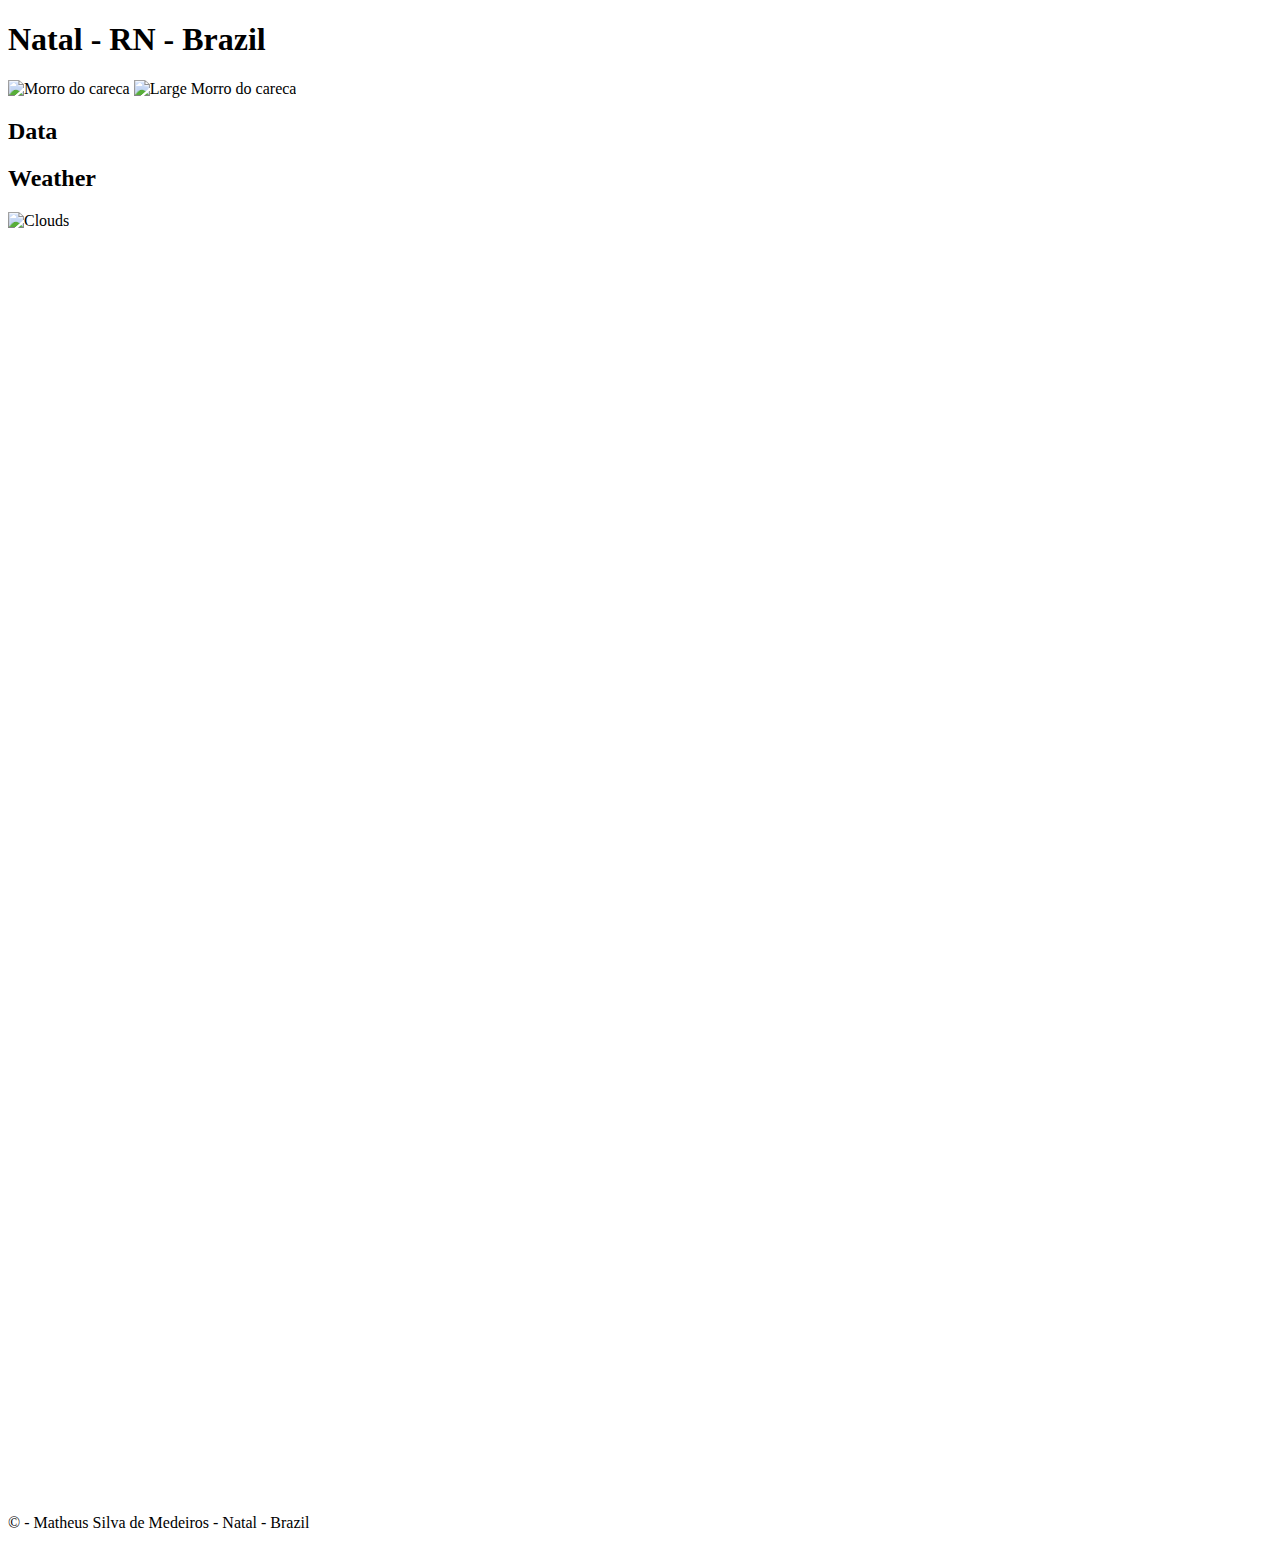
==== place.html @ 34970dbf "Add files via upload" ====
<!DOCTYPE html>
<html lang="pt-BR">
<head>
    <meta charset="UTF-8">
    <meta name="viewport" content="width=device-width, initial-scale=1.0">
    <title>Place Information</title>
    <link rel="stylesheet" href="styles/country.css">
    <script src="scripts/country.js" defer></script>
</head>
<body>
    <header>
        <h1>Natal - RN - Brazil</h1>
    </header>

    <main>
        <div class="image-container">
            <img src="images/careca1.webp" alt="Morro do careca" class="mobile-img">
            <img src="images/careca2.webp" alt="Large Morro do careca" class="wide-img">
        </div>

        <div class="content-container">
            <section class="data-section">
                <h2>Data</h2>
                <div class="data-grid" id="dataContainer"></div>
            </section>

            <section class="weather-section">
                
                <div class="weather-header">
                    <h2>Weather</h2>
                    <span class="weather-icon"><img src="images/clouds.svg" alt="Clouds"></span>
                    <svg class="weather-icon" viewBox="0 0 24 24" aria-hidden="true">
                       
                    </svg>
                </div>
              
                <div class="weather-grid" id="weatherContainer"></div>
            </section>
        </div>
    </main>

    <footer>
        <div class="footer-content">
            <p>&copy; <span id="currentyear"></span> - Matheus Silva de Medeiros - Natal - Brazil</p>
            <p id="lastModified"></p>
        </div>
    </footer>

  
</body>
</html>
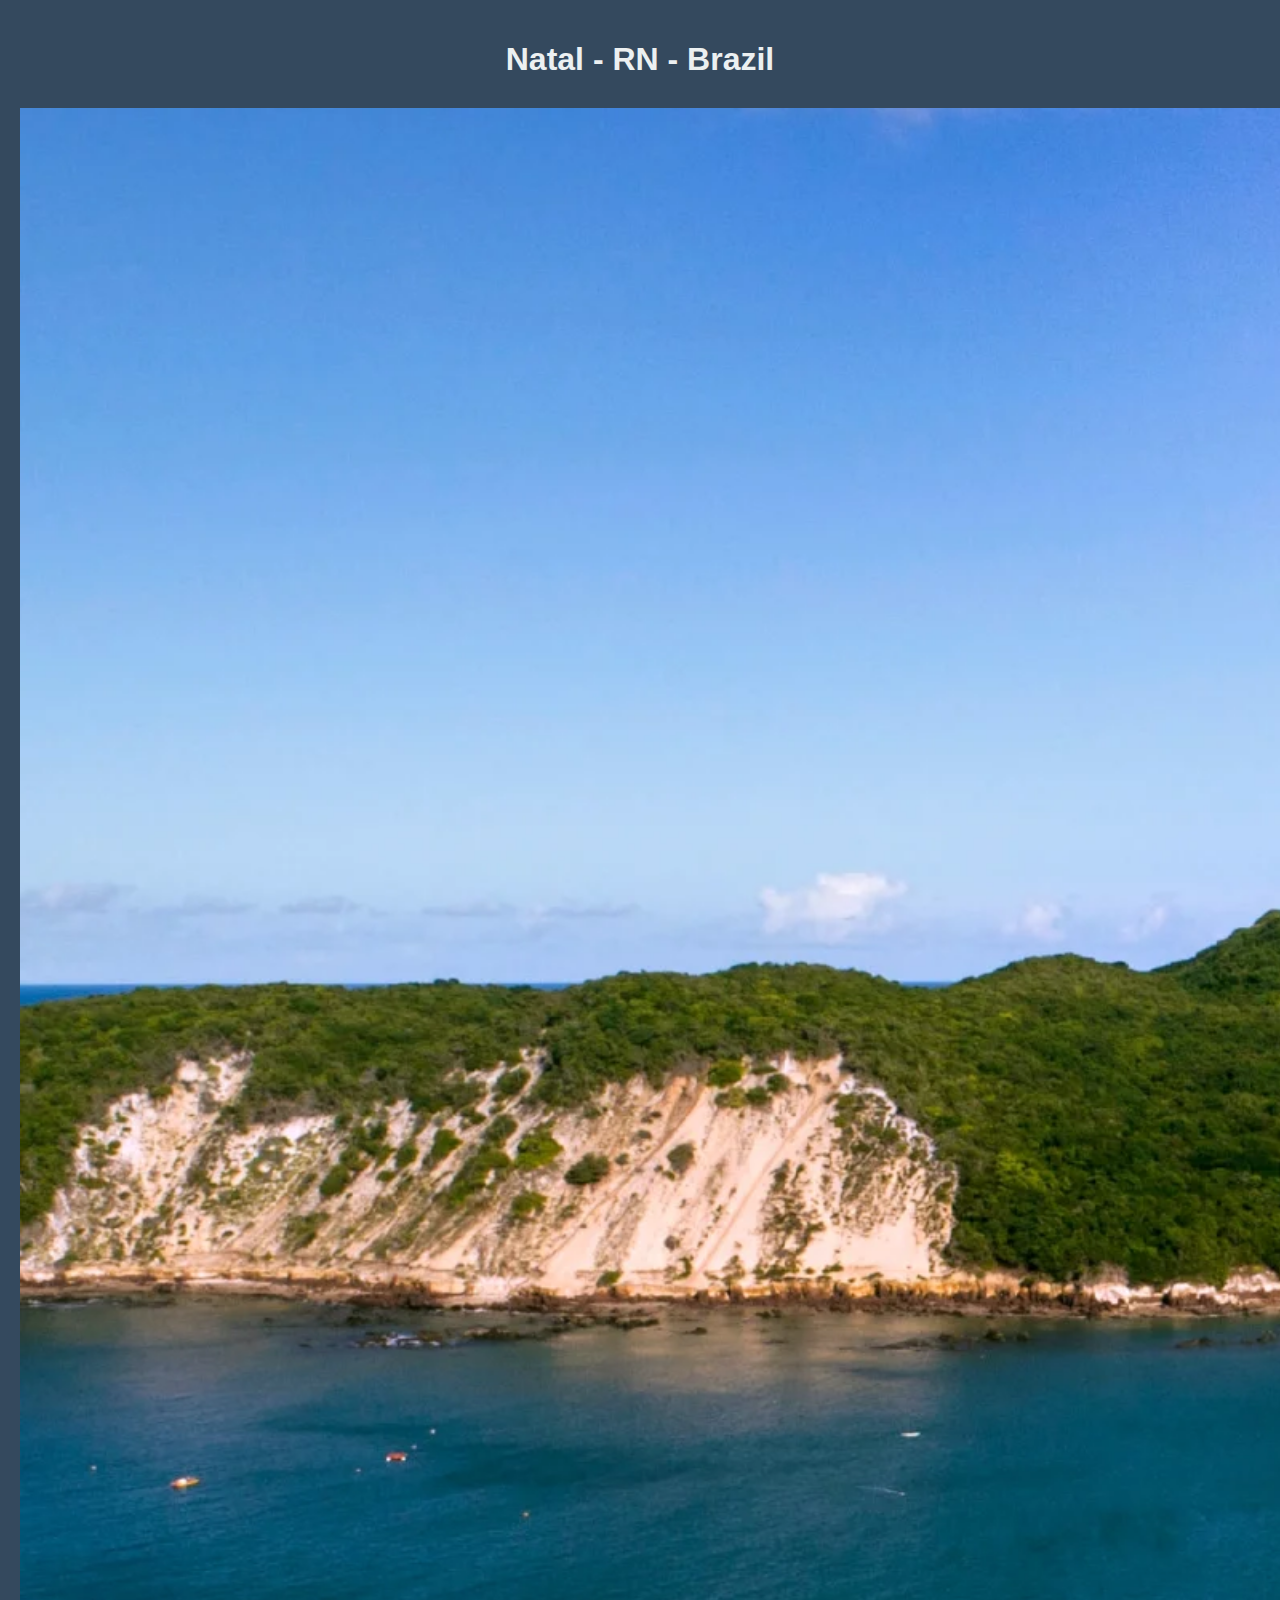
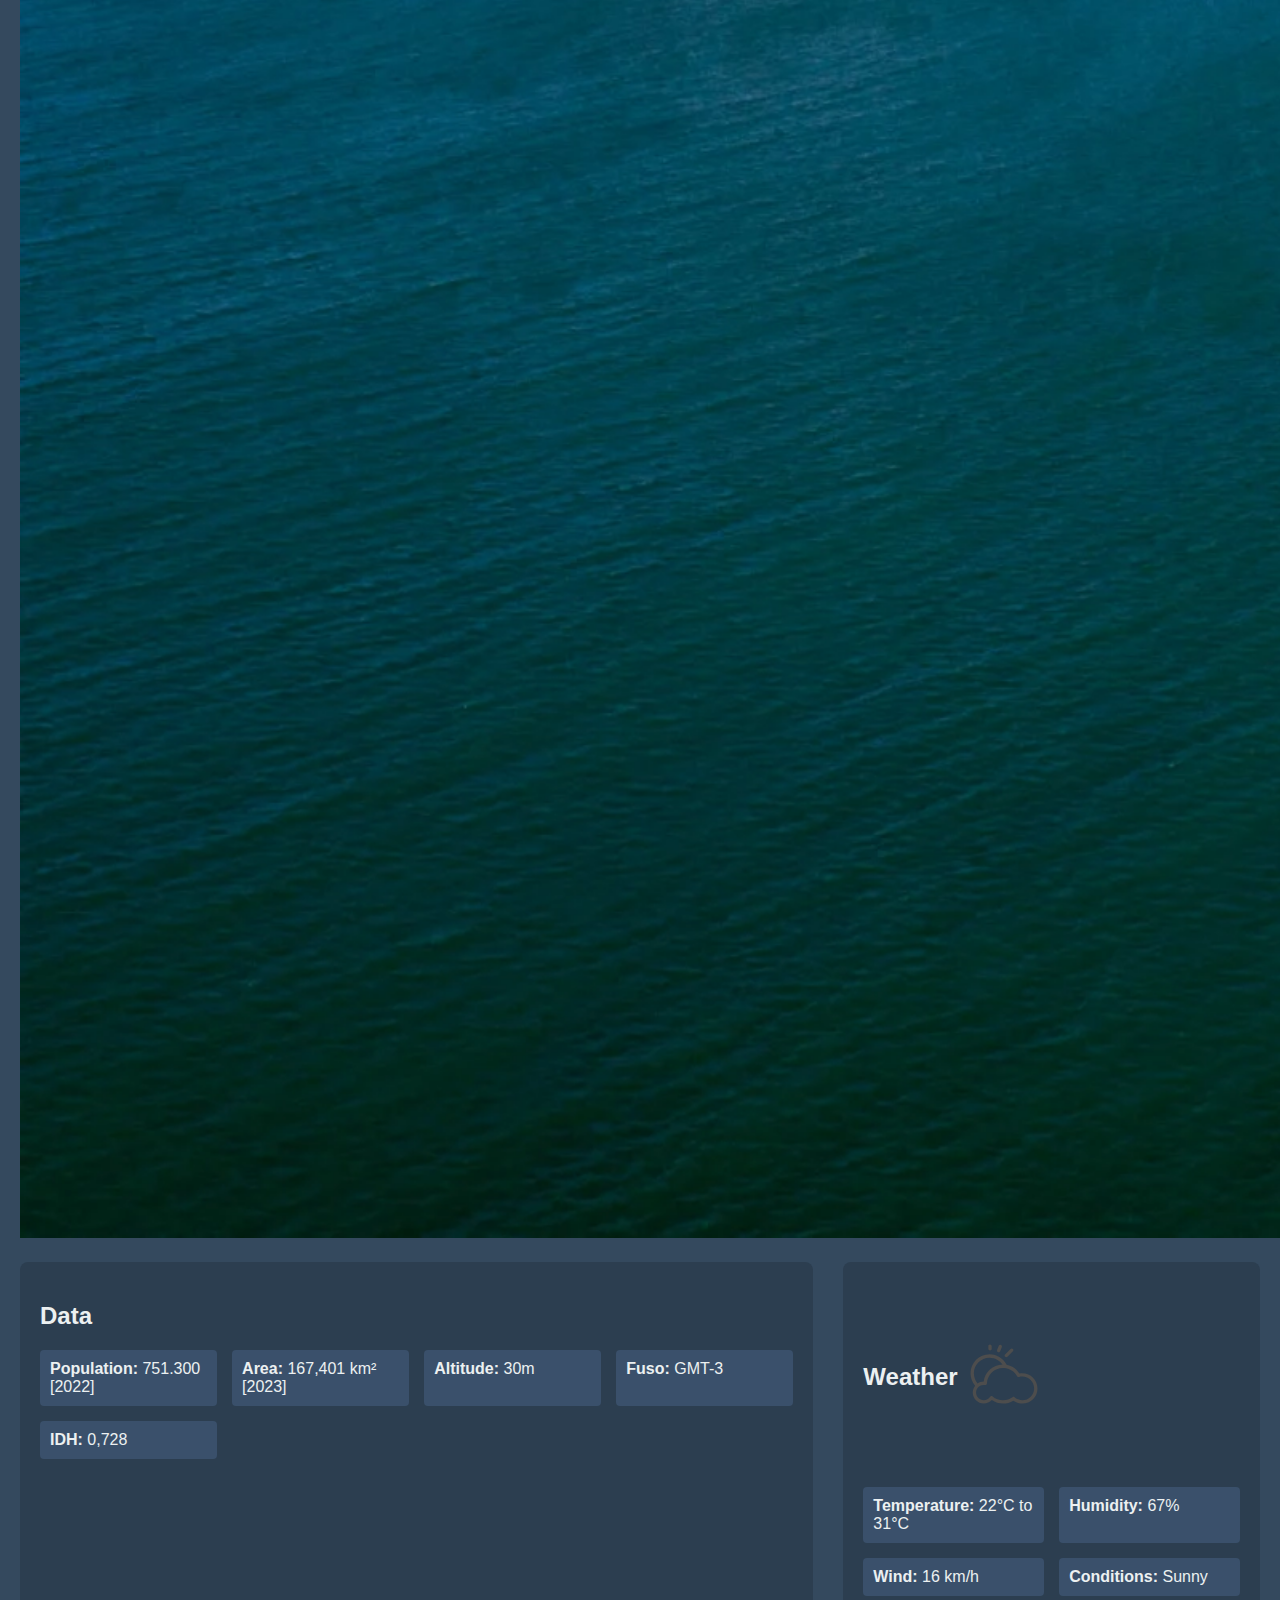
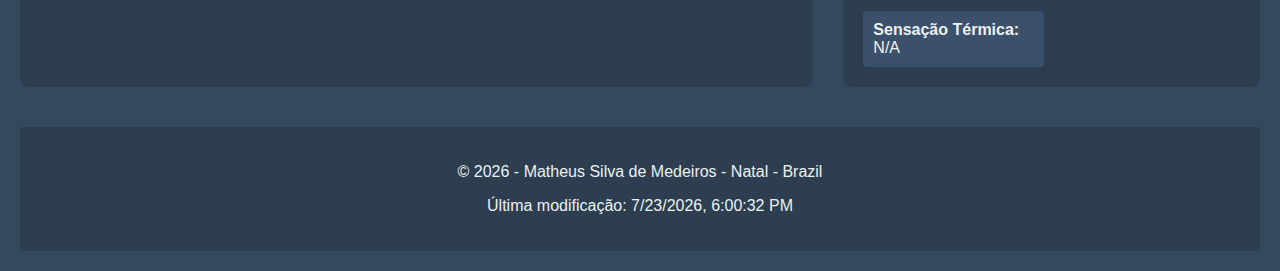
==== commit da3a608f: "Add files via upload" ====
--- a/place.html
+++ b/place.html
@@ -3,6 +3,9 @@
 <head>
     <meta charset="UTF-8">
     <meta name="viewport" content="width=device-width, initial-scale=1.0">
+    <meta name="description" content="Natal my city">
+    <meta name="author" content="Matheus Silva de Medeiros">
+    <link href="https://fonts.googleapis.com/css2?family=Open+Sans:wght@300;400;600&family=Poppins:wght@500;700&display=swap" rel="stylesheet">
     <title>Place Information</title>
     <link rel="stylesheet" href="styles/country.css">
     <script src="scripts/country.js" defer></script>
@@ -14,8 +17,17 @@
 
     <main>
         <div class="image-container">
-            <img src="images/careca1.webp" alt="Morro do careca" class="mobile-img">
-            <img src="images/careca2.webp" alt="Large Morro do careca" class="wide-img">
+            <img 
+                src="images/careca2.webp" 
+                alt="Morro do careca"
+                srcset="
+                    images/careca1.webp 400w,
+                    images/careca2.webp 800w
+                "
+                sizes="(max-width: 767px) 100vw,
+                       (min-width: 768px) 100vw"
+                loading="lazy"
+            >
         </div>
 
         <div class="content-container">
--- a/styles/country.css
+++ b/styles/country.css
@@ -0,0 +1,135 @@
+:root {
+    --primary-color: #2c3e50;
+    --secondary-color: #34495e;
+    --text-color: #ecf0f1;
+}
+
+body {
+    font-family: Arial, sans-serif;
+    margin: 0;
+    padding: 20px;
+    background-color: var(--secondary-color);
+    color: var(--text-color);
+}
+
+header h1 {
+    text-align: center;
+    margin-bottom: 30px;
+}
+
+.image-container {
+    margin: 20px 0;
+}
+
+.mobile-img {
+    display: block;
+    width: 100%;
+    max-width: 400px;
+    margin: 0 auto;
+}
+
+.wide-img {
+    display: none;
+}
+
+.content-container {
+    display: flex;
+    flex-direction: column;
+    gap: 30px;
+}
+
+.data-section, .weather-section {
+    background-color: var(--primary-color);
+    padding: 20px;
+    border-radius: 8px;
+}
+
+.data-grid, .weather-grid {
+    display: grid;
+    grid-template-columns: repeat(auto-fit, minmax(150px, 1fr));
+    gap: 15px;
+    margin-top: 15px;
+}
+
+.data-grid div, .weather-grid div {
+    padding: 10px;
+    background-color: #3a506b;
+    border-radius: 4px;
+}
+
+footer {
+    margin-top: 40px;
+    text-align: center;
+    padding: 20px;
+    background-color: var(--primary-color);
+}
+
+@media screen and (min-width: 768px) {
+    .mobile-img {
+        display: none;
+    }
+    
+    .wide-img {
+        display: block;
+        width: 100%;
+        max-height: 400px;
+        object-fit: cover;
+    }
+
+    .content-container {
+        flex-direction: row;
+    }
+
+    .data-section {
+        flex: 2;
+    }
+
+    .weather-section {
+        flex: 1;
+    }
+}
+
+/* Estilo do ícone meteorológico */
+.weather-header {
+    display: flex;
+    align-items: center;
+    gap: 10px;
+    margin-bottom: 15px;
+}
+
+/* No arquivo styles/country.css */
+.weather-icon img {
+    width: 3em;  /* Tamanho desejado */
+    height: 3em;
+    object-fit: contain; /* Mantém a proporção */
+}
+
+/* Se precisar ajustar o SVG também */
+.weather-icon svg {
+    width: 3em;
+    height: 3em;
+}
+.weather-icon {
+    font-size: 1.5em; /* Para o emoji */
+    color: #FFD700; /* Cor dourada para o sol */
+}
+
+.weather-icon svg {
+    width: 32px;
+    height: 32px;
+    fill: #FFD700; /* Mesma cor para o SVG */
+}
+
+/* Esconder SVG em mobile */
+@media screen and (max-width: 767px) {
+    .weather-icon svg {
+        display: none;
+    }
+}
+
+/* Mostrar SVG apenas na versão wide */
+@media screen and (min-width: 768px) {
+    .weather-icon span {
+        display: none;
+    }
+}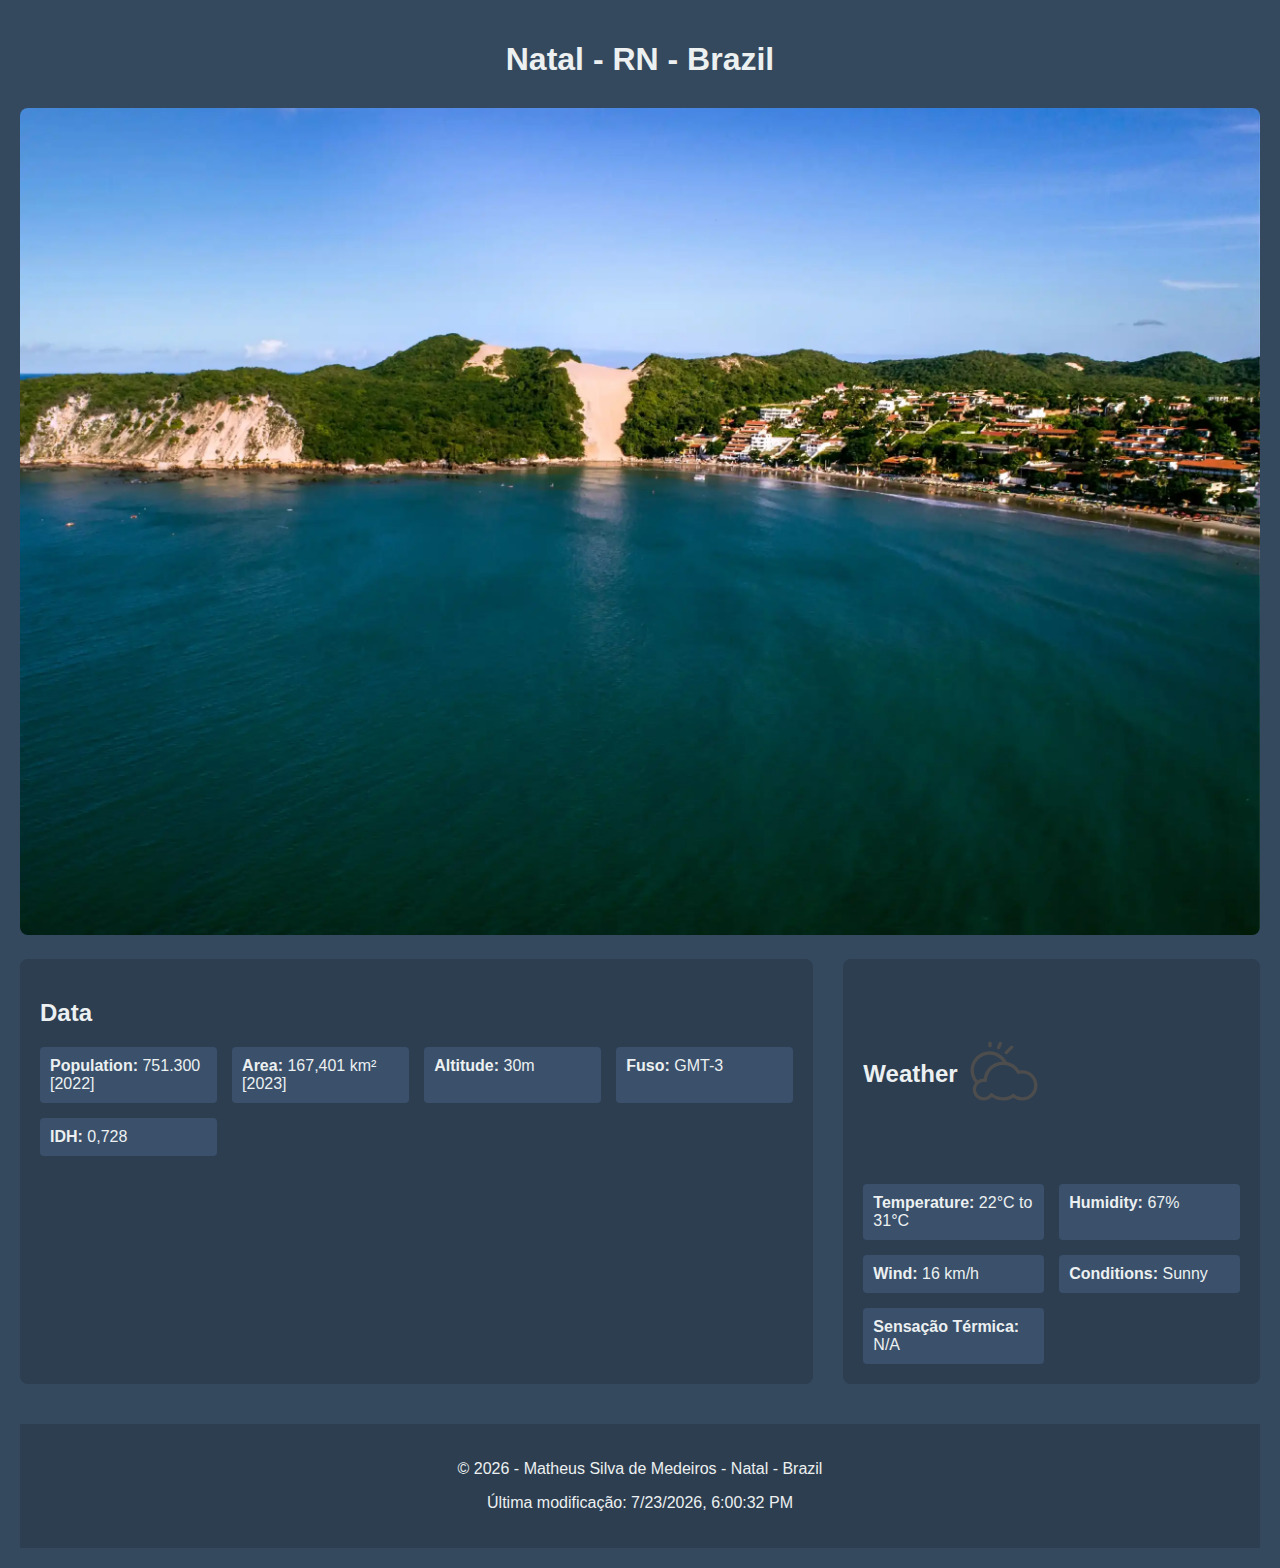
==== commit 415b0ff4: "Add files via upload" ====
--- a/place.html
+++ b/place.html
@@ -3,10 +3,10 @@
 <head>
     <meta charset="UTF-8">
     <meta name="viewport" content="width=device-width, initial-scale=1.0">
-    <meta name="description" content="Natal my city">
-    <meta name="author" content="Matheus Silva de Medeiros">
-    <link href="https://fonts.googleapis.com/css2?family=Open+Sans:wght@300;400;600&family=Poppins:wght@500;700&display=swap" rel="stylesheet">
-    <title>Place Information</title>
+    <meta name="description" content="Natal the city of sun ">
+    <meta name="author" content="student name: Matheus Silva de Medeiros">
+    <link href="https://fonts.googleapis.com/css2?family=Roboto:wght@400;700&display=swap" rel="stylesheet">
+    <title>Natal/RN - Brazil</title>
     <link rel="stylesheet" href="styles/country.css">
     <script src="scripts/country.js" defer></script>
 </head>
--- a/styles/country.css
+++ b/styles/country.css
@@ -19,6 +19,13 @@
 
 .image-container {
     margin: 20px 0;
+}
+
+.image-container img {
+    width: 100%;
+    height: auto;
+    object-fit: cover;
+    border-radius: 8px;
 }
 
 .mobile-img {
